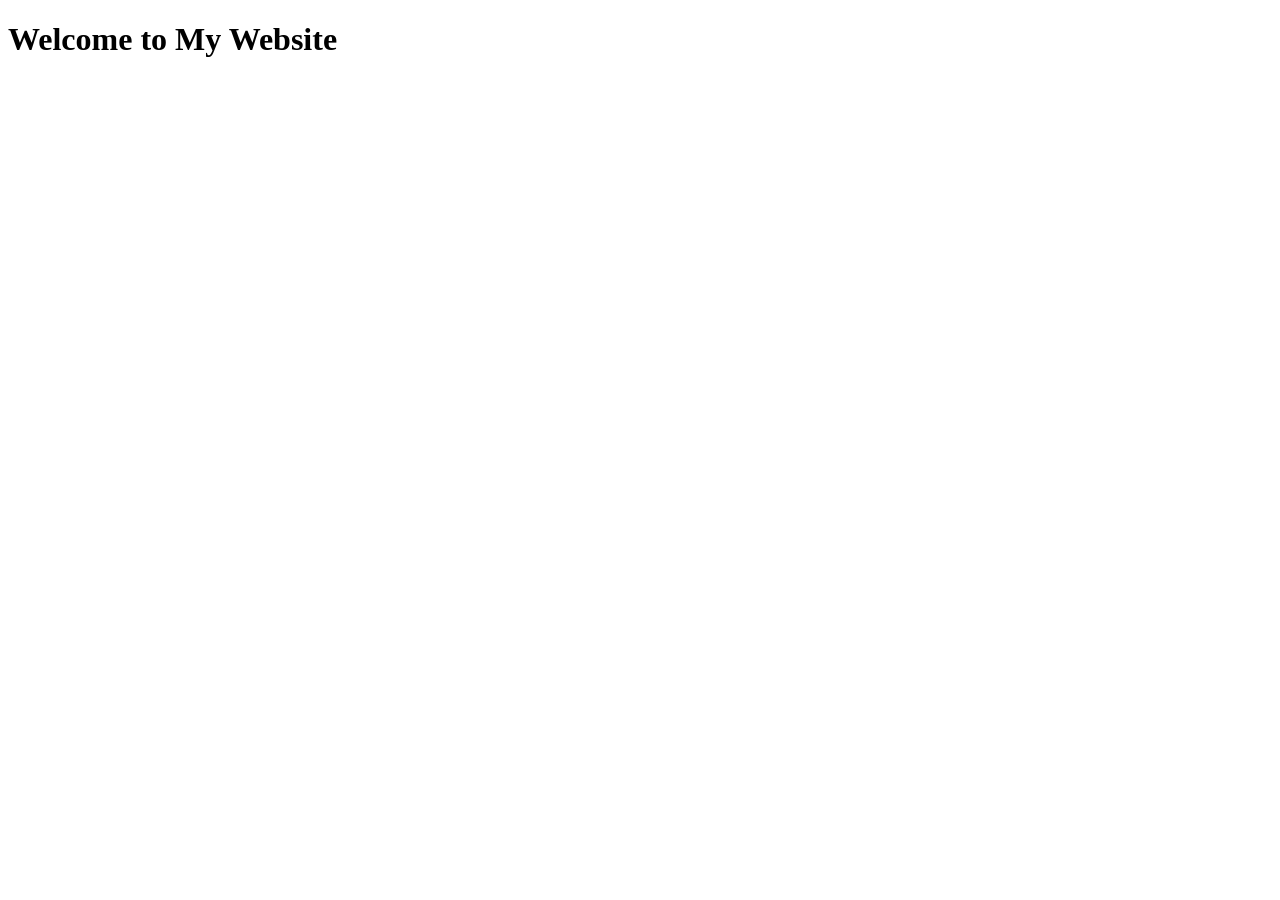
==== docs/index.html @ d72d0d75 "Create index.html" ====
<!DOCTYPE html>
<html lang="en">
  <head>
    <meta charset="UTF-8">
    <meta name="viewport" content="width=device-width, initial-scale=1.0">
    <meta http-equiv="X-UA-Compatible" content="ie=edge">
    <title>My Website</title>
    <link rel="stylesheet" href="./style.css">
    <link rel="icon" href="./favicon.ico" type="image/x-icon">
  </head>
  <body>
    <main>
        <h1>Welcome to My Website</h1>  
    </main>
    <script src="index.js"></script>
  </body>
</html>
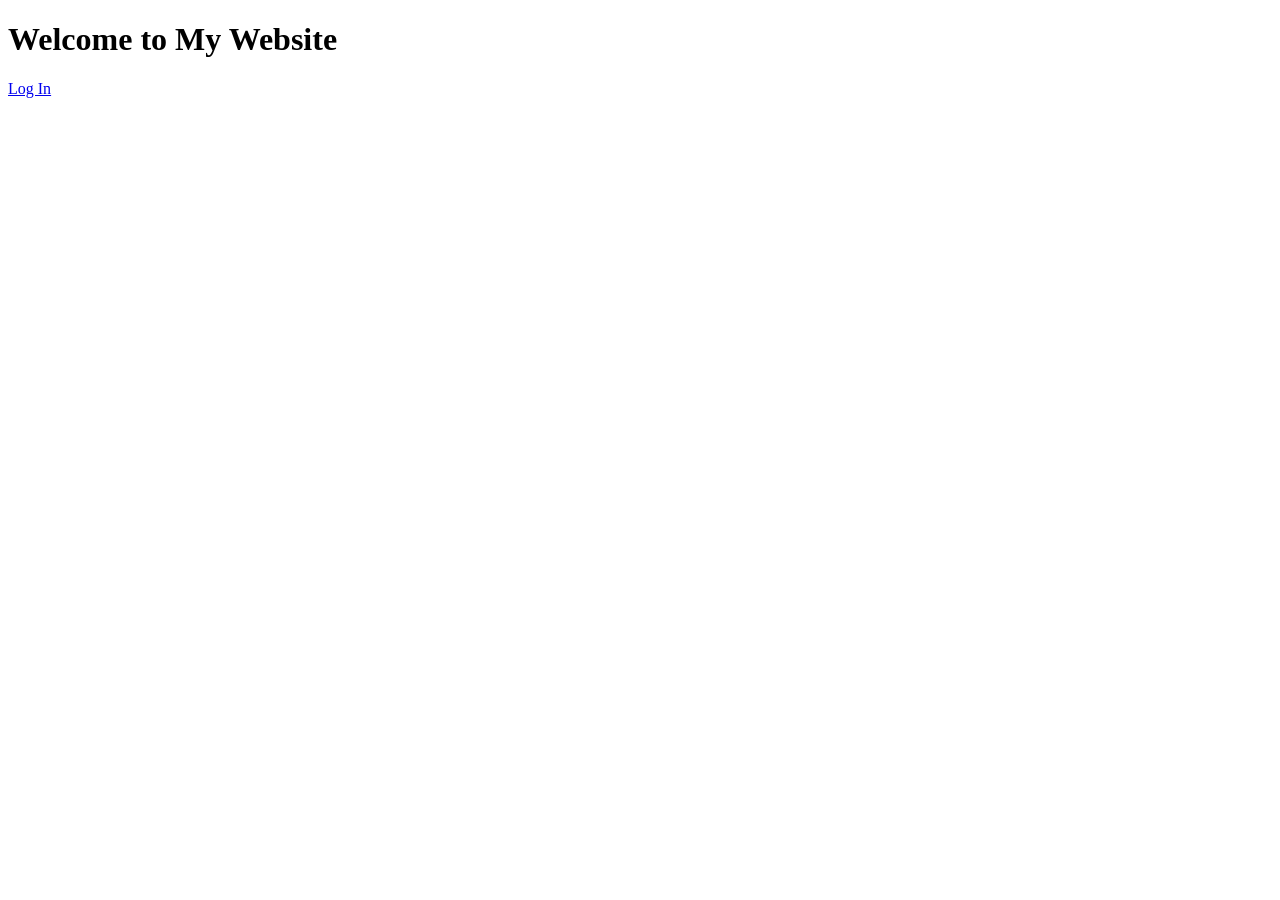
==== commit 199b619f: "Update index.html" ====
--- a/docs/index.html
+++ b/docs/index.html
@@ -11,6 +11,9 @@
   <body>
     <main>
         <h1>Welcome to My Website</h1>  
+        <div id="button">
+          <a href="login.html">Log In</a>
+        </div>
     </main>
     <script src="index.js"></script>
   </body>
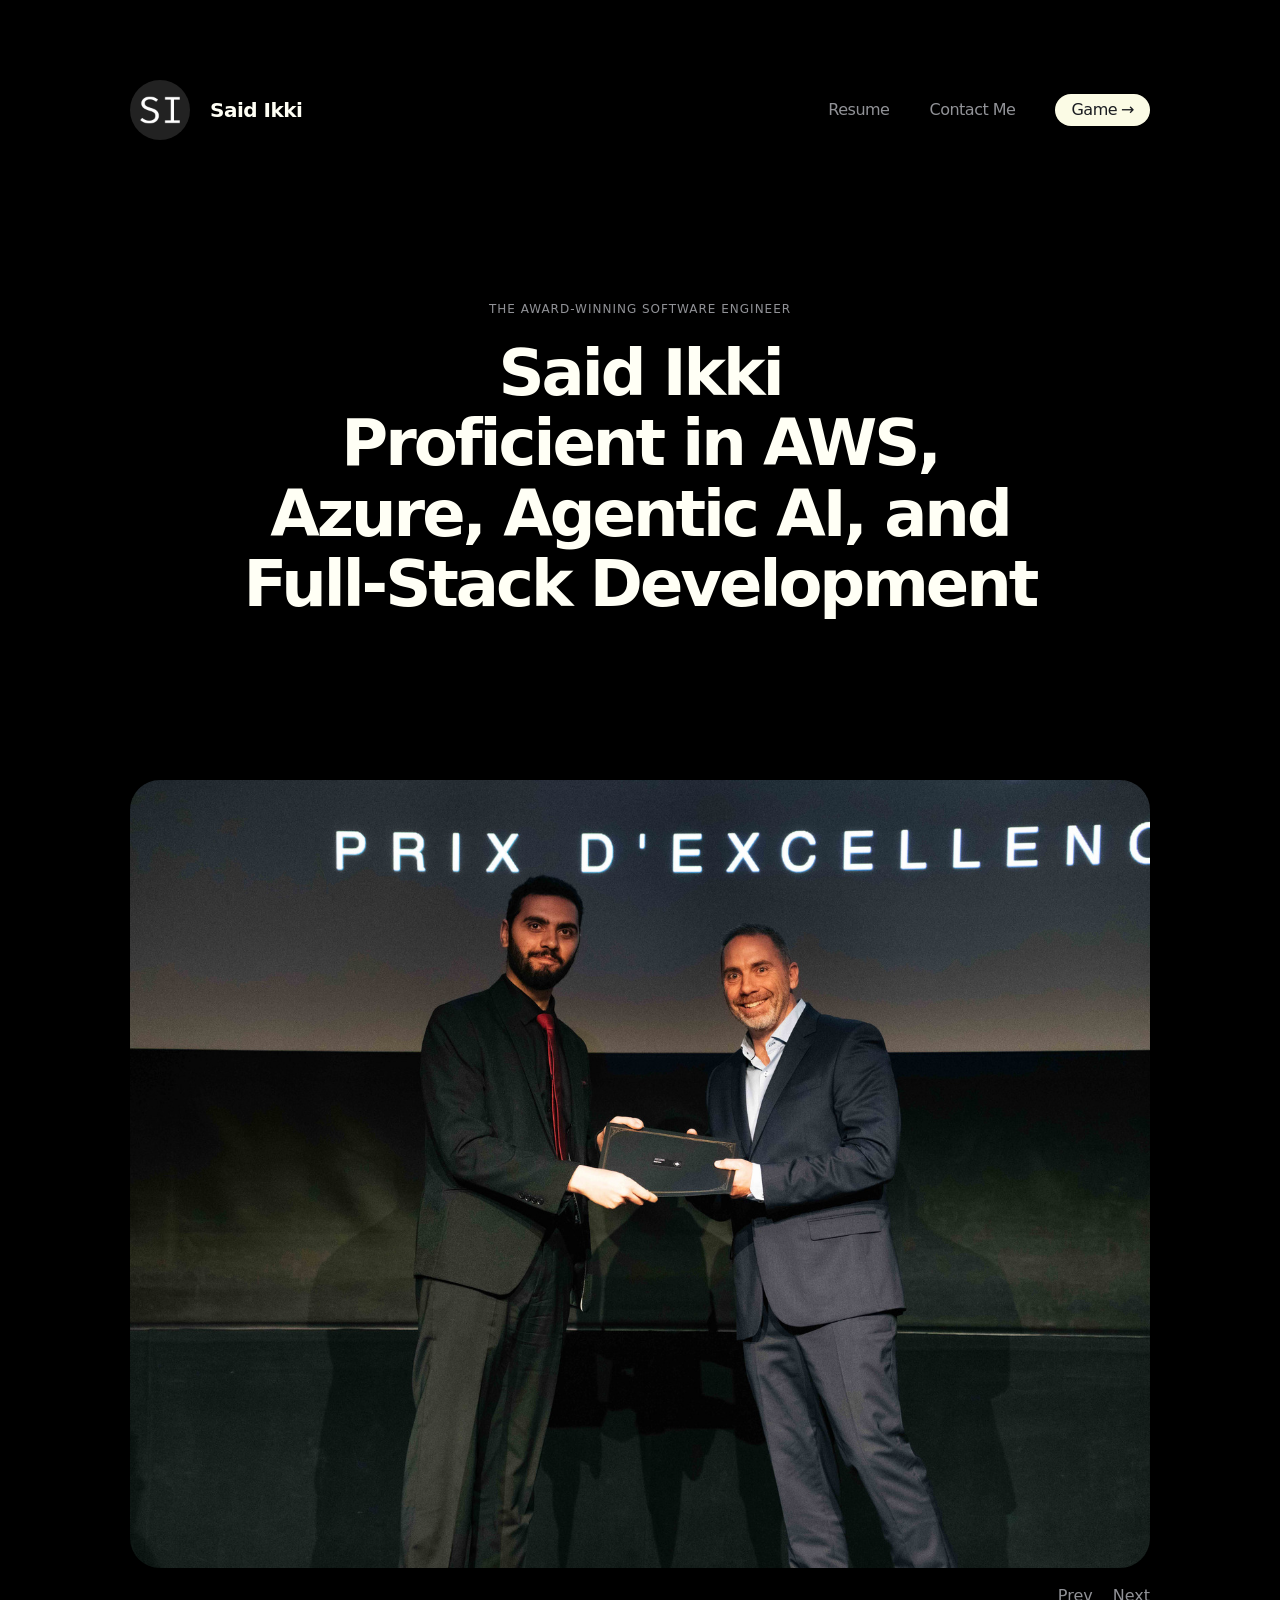
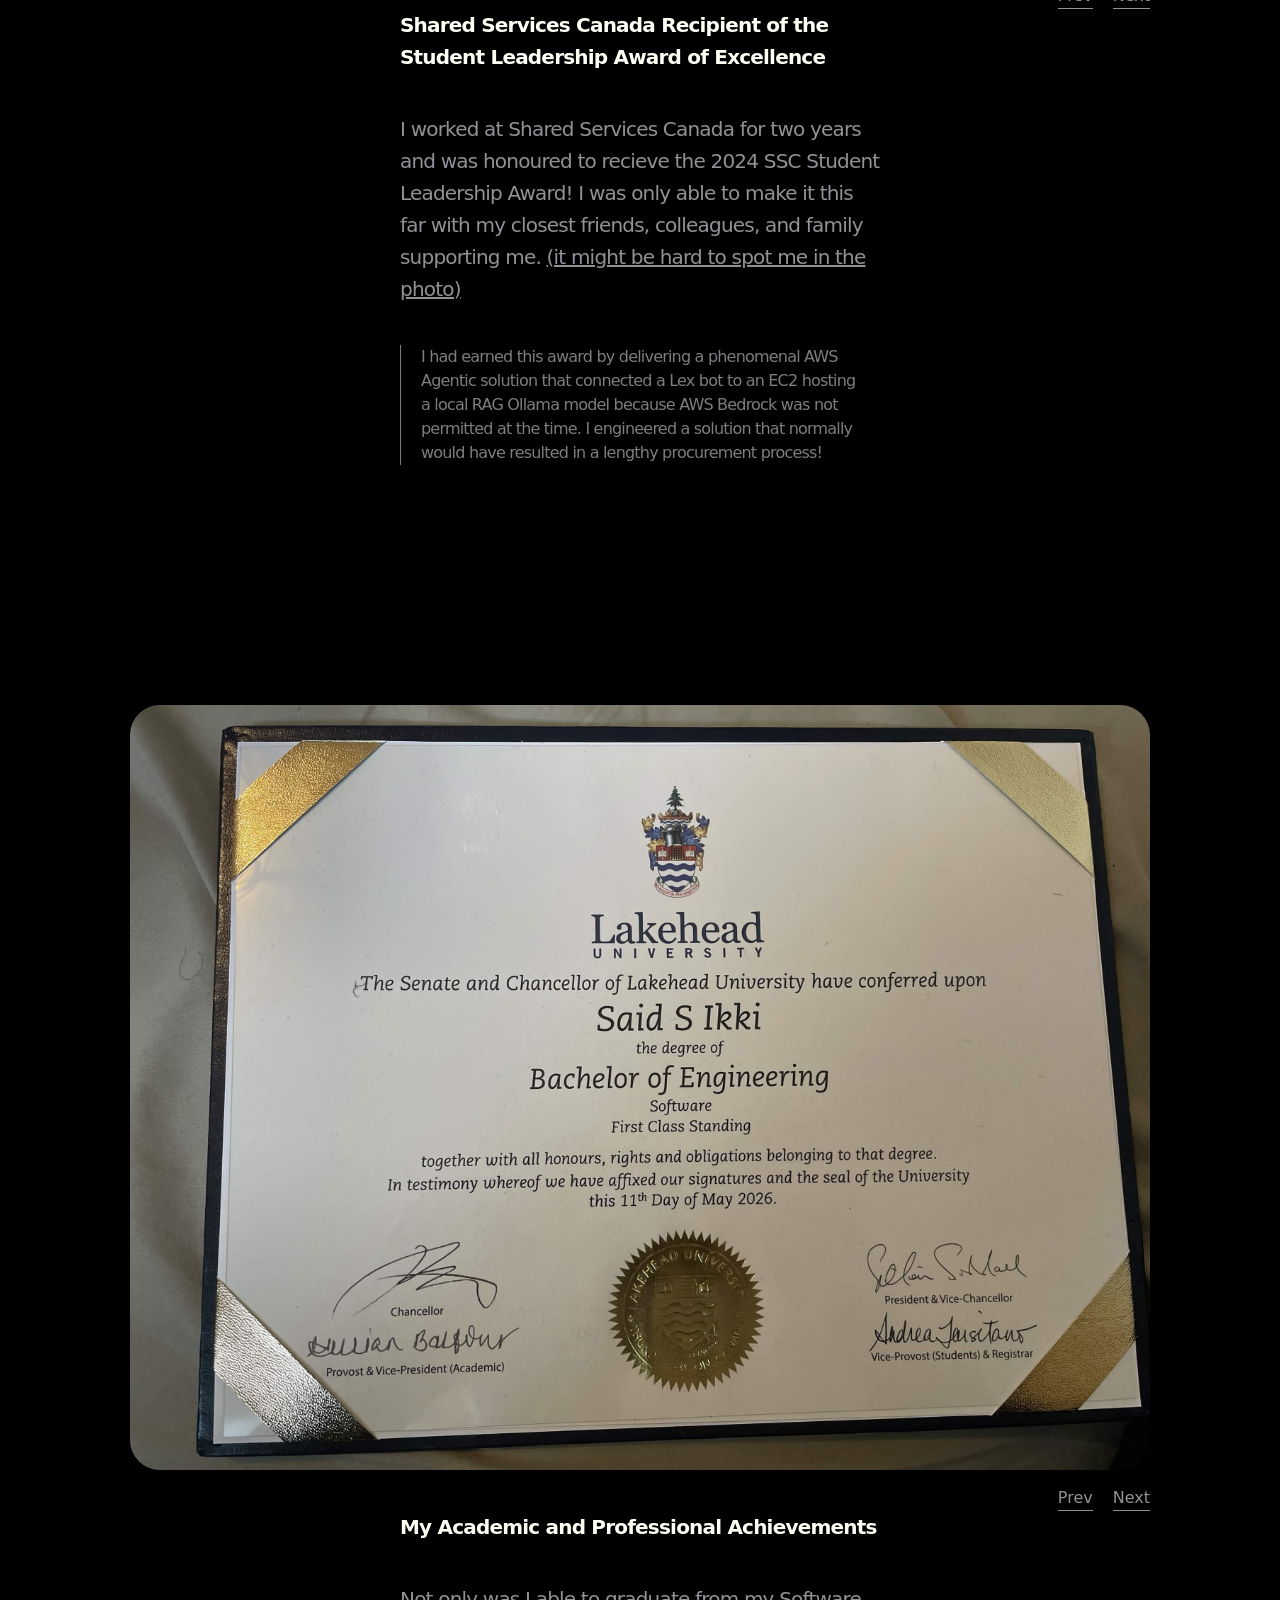
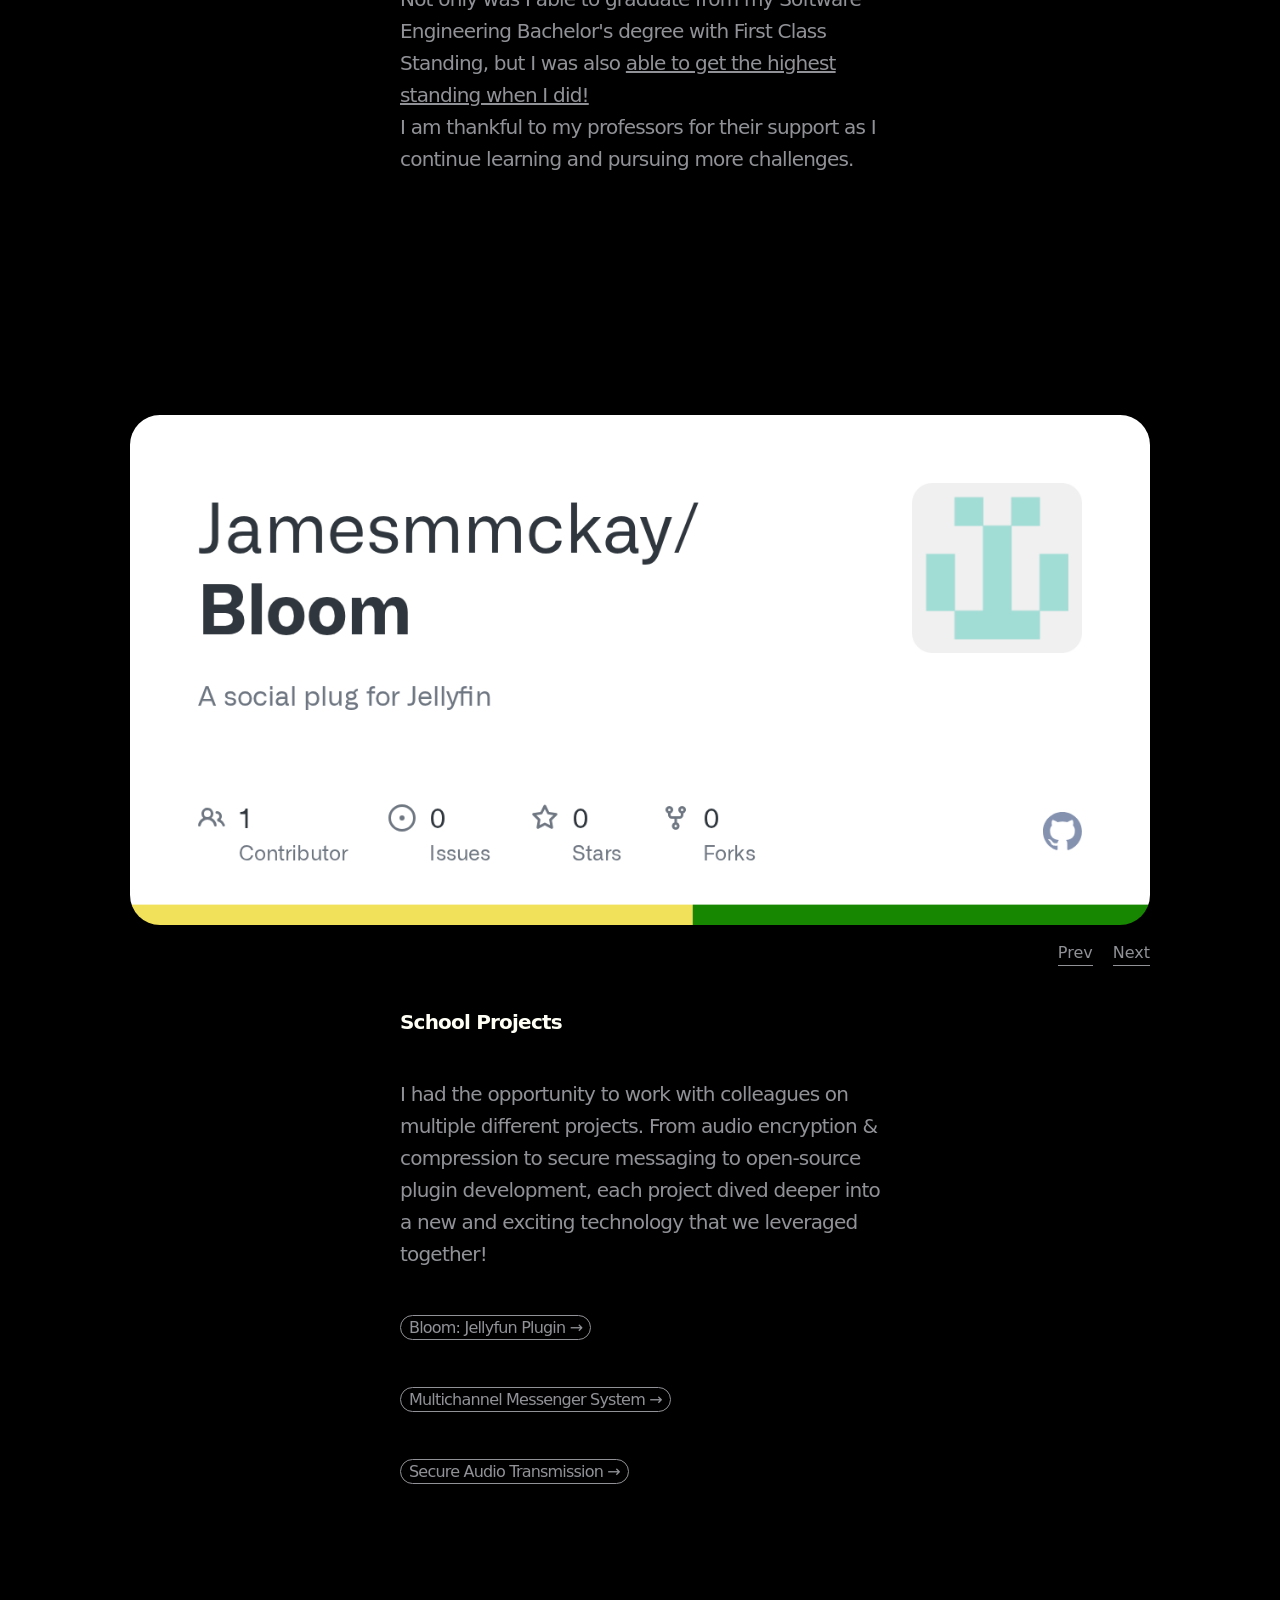
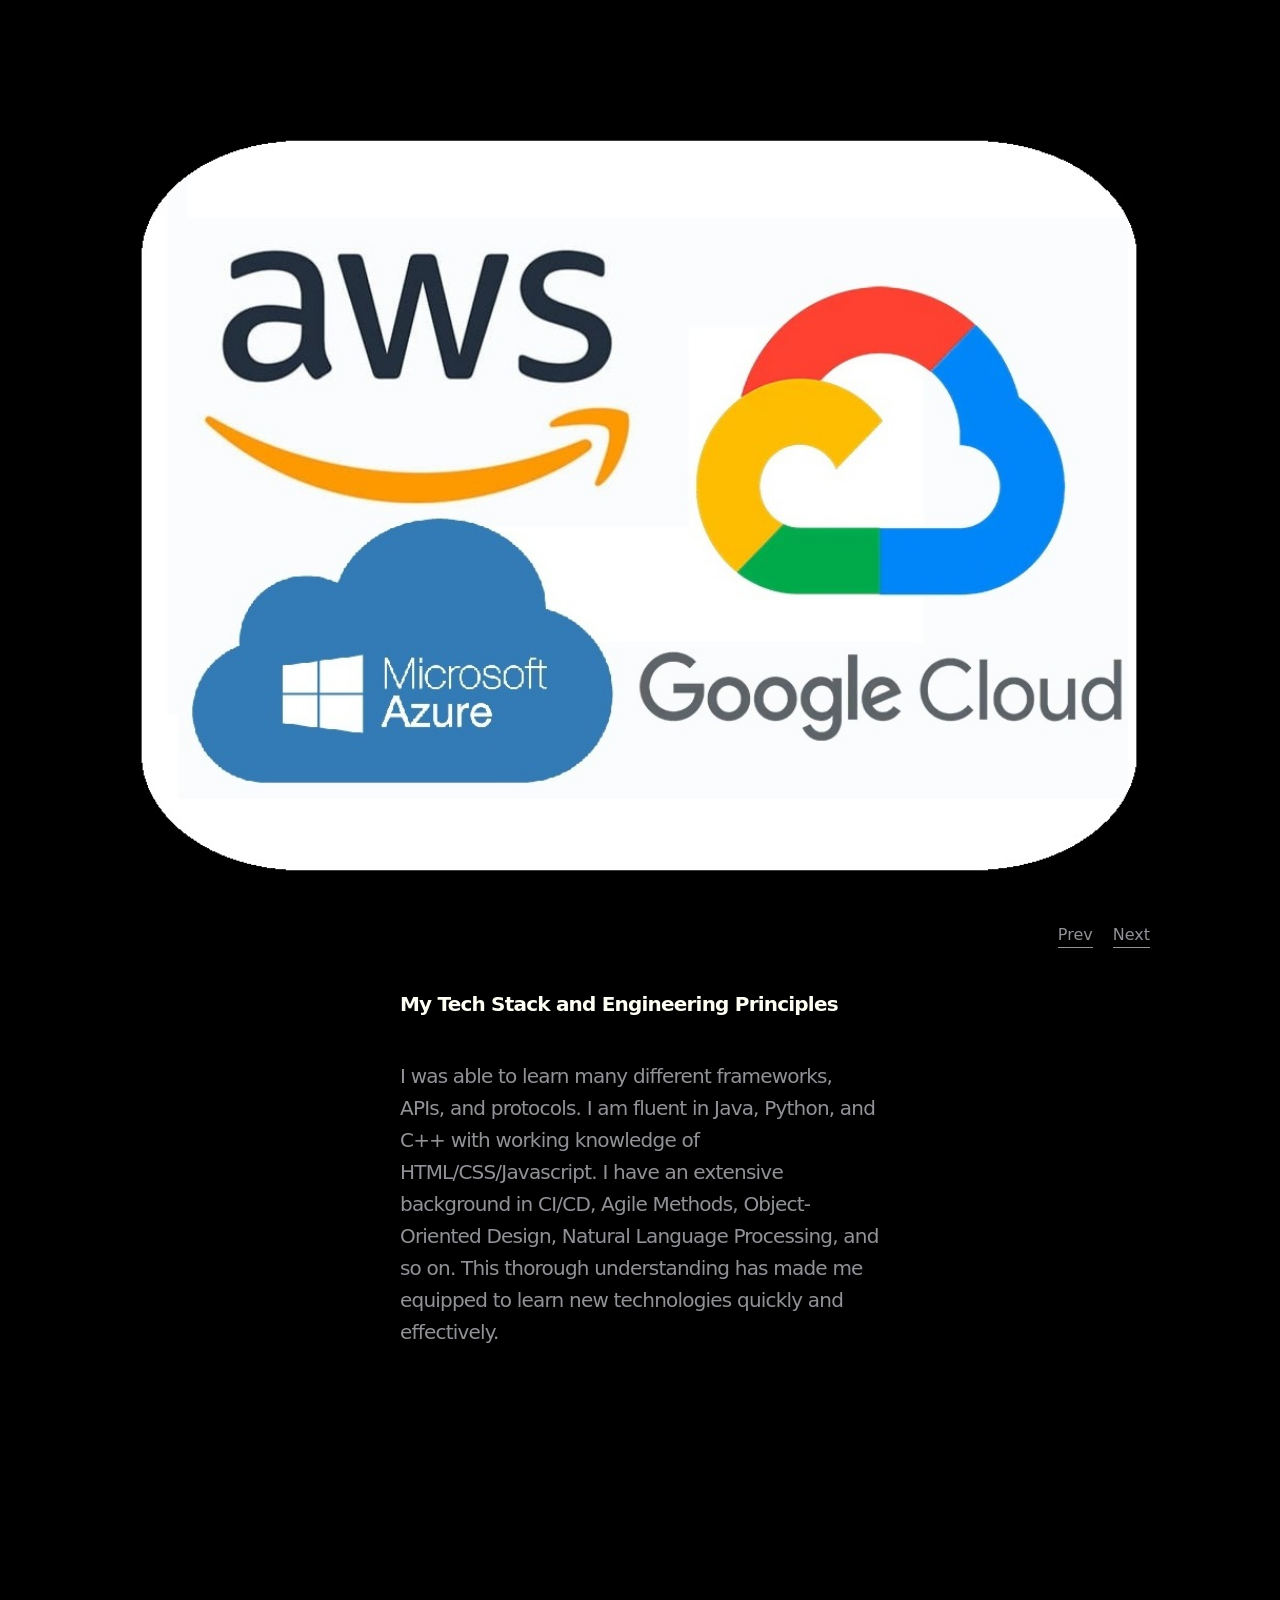
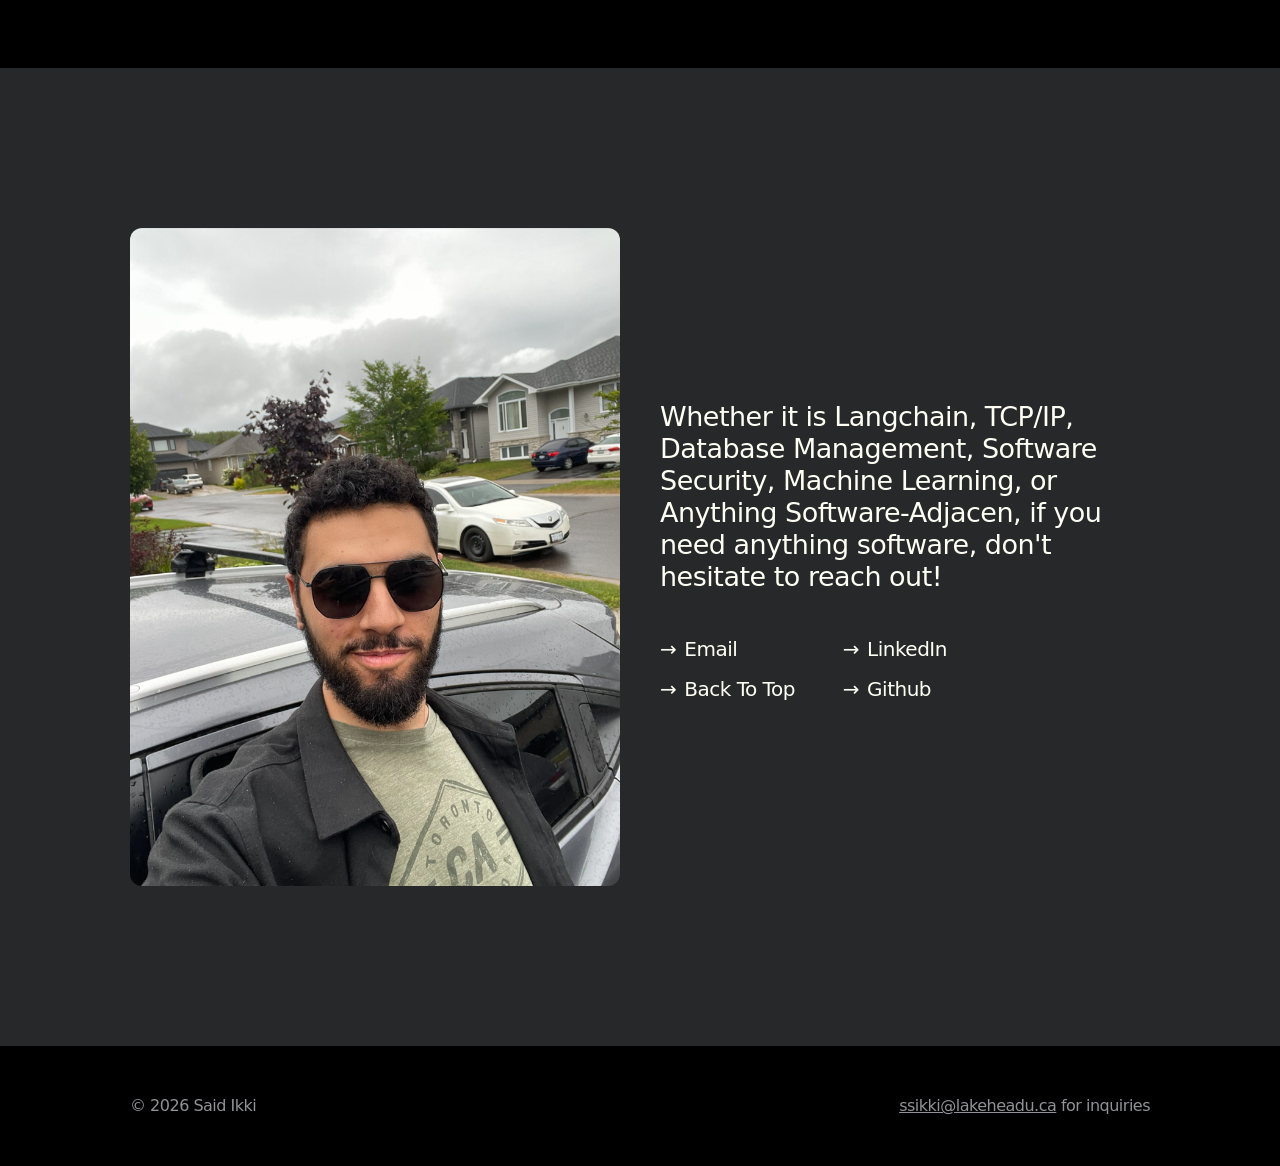
==== commit af33b506: "Update index.html" ====
--- a/docs/index.html
+++ b/docs/index.html
@@ -1,20 +1,201 @@
-<!DOCTYPE html>
+<!doctype html>
 <html lang="en">
-  <head>
-    <meta charset="UTF-8">
-    <meta name="viewport" content="width=device-width, initial-scale=1.0">
-    <meta http-equiv="X-UA-Compatible" content="ie=edge">
-    <title>My Website</title>
-    <link rel="stylesheet" href="./style.css">
-    <link rel="icon" href="./favicon.ico" type="image/x-icon">
-  </head>
-  <body>
-    <main>
-        <h1>Welcome to My Website</h1>  
-        <div id="button">
-          <a href="login.html">Log In</a>
+<head>
+<meta charset="utf-8" />
+<meta name="viewport" content="width=device-width, initial-scale=1" />
+
+<!-- SEO -->  
+<title>Said Ikki</title>
+<meta name="description" content="The best AI and Software Engineer in Canada" />
+
+<!-- Favicon  --> 
+<link rel="icon" href="./assets/img/global/favicon.ico" sizes="any" />
+<!----> 
+
+<!-- Socials -->
+<meta property="og:title" content="Said Ikki" />
+<meta property="og:description" content="Top-rated public service engineer and AI developer" />
+<meta property="og:type" content="website" />
+
+<!-- Styles + JS -->    
+<link rel="preload" href="./assets/css/styles.css?v=0.8" as="style" />
+<link rel="stylesheet" href="./assets/css/colors.css?v=0.8" /> 
+<link rel="stylesheet" href="./assets/css/styles.css?v=0.8" />  
+<script defer src="./assets/js/siema.min.js?v=0.8"></script>
+<script defer src="./assets/js/main.js?v=0.8"></script>
+
+</head>
+<body class="scheme-midnight">
+
+<header class="top">
+  <div class="top__left">
+    <img class="top__avatar" src="./assets/img/global/iconoclast.png" alt="Name" />
+    <span class="top__brand">Said Ikki</span>
+  </div>
+  <nav class="top__right">
+  	<div class="links">
+	    <a href="resume.html" class="top__link">Resume</a>
+    </div>
+    <div class="links">
+	    <a href="#about" class="top__link">Contact Me</a>
+    </div>
+    <a href="index.html" class="top__cta">Game <span class="arrow">→</span></a>
+  </nav>
+</header>
+<section class="hero">
+  <div class="boxed">
+    <span class="eyebrow">The Award-Winning Software Engineer</span>
+    <h1 class="overview">Said Ikki<br>Proficient in AWS, Azure, Agentic AI, and Full-Stack Development</h1>
+  </div>
+</section>
+
+<!-- Portfolio start -->
+<section> 
+  <div class="boxed">
+
+    <!-- Project start -->
+    <div class="slider-group">
+      <div class="siema-wrapper"> 
+        <div class="siema" data-slider="sphere-1">
+          <div><img src="./assets/img/portfolio/20250613-SSCAwardsofexcellence-D010.jpg" alt="My Time at SSC" /></div>
+          <div><img src="./assets/img/portfolio/20250613-SSC Awards Ceremony-D0075.jpg" alt="Slide alt text" /></div>
+          <!--<div><img src="./assets/img/portfolio/sphere-01c.jpg" alt="Slide alt text" /></div>       --> 
+        </div>   
+      </div>
+      <span class="slider-controls">
+        <button class="prev" aria-label="Previous slide">Prev</button>
+        <button class="next" aria-label="Next slide">Next</button> 
+      </span> 
+    </div>
+    <h2 class="slider-heading">Shared Services Canada Recipient of the Student Leadership Award of Excellence</h2>
+    <p>
+        <!---->
+        I worked at Shared Services Canada for two years and was honoured to recieve the 2024 SSC Student Leadership Award! 
+        I was only able to make it this far with my closest friends, colleagues, and family supporting me.
+        <a href="https://www.linkedin.com/posts/shared-services-canada_ssc-awards-of-excellence-activity-7340807066736836610-HwLm">(it might be hard to spot me in the photo)</a>
+    </p>
+   <blockquote>
+        <p>
+            I had earned this award by delivering a phenomenal AWS Agentic solution that connected a Lex bot to an 
+            EC2 hosting a local RAG Ollama model because AWS Bedrock was not permitted at the time. I engineered a solution 
+            that normally would have resulted in a lengthy procurement process!
+        </p>
+    </blockquote>      
+    <!--
+    <p><a href="https://onepagelove.com/sphere" class="cta-project" title="Visit custom link">Link →</a></p> 
+    -->
+    <hr />
+
+    <!-- Project start -->
+    <div class="slider-group">
+      <div class="siema-wrapper"> 
+        <div class="siema" data-slider="sphere-2">
+          <div><img src="./assets/img/portfolio/bachelors.jpg" alt="Slide alt text"   /></div>
+          <div><img src="./assets/img/portfolio/diploma.jpg" alt="Slide alt text"  /></div>
+          <div><img src="./assets/img/portfolio/award.jpg" alt="Slide alt text"  /></div>
+        </div>  
+      </div> 
+      <span class="slider-controls">
+        <button class="prev" aria-label="Previous slide">Prev</button>
+        <button class="next" aria-label="Next slide">Next</button> 
+      </span> 
+    </div>
+    <h2 class="slider-heading">My Academic and Professional Achievements</h2>   
+    <p>
+        Not only was I able to graduate from my Software Engineering Bachelor's degree with First Class Standing, but I was also
+        <a href="https://www.lakeheadu.ca/sites/default/files/uploads/1298/May%202026%20Medals%20for%20Website.pdf">
+            able to get the highest standing when I did!
+        </a>
+        <br>I am thankful to my professors for their support as I continue learning and pursuing more challenges.
+    </p>  
+    <!--   
+    <p><a href="https://onepagelove.com/sphere" class="cta-project" title="Visit custom link">Link →</a></p>
+    -->
+    <hr />
+
+    <!-- Project start -->
+    <div class="slider-group">
+      <div class="siema-wrapper"> 
+        <div class="siema" data-slider="sphere-2">
+          <div><img src="./assets/img/portfolio/Bloom.png" alt="Slide alt text"  /></div>
+          <div><img src="./assets/img/portfolio/IWantToRunAnAgileProject.png" alt="Slide alt text"   /></div>
+          <div><img src="./assets/img/portfolio/DataCommsProject.png" alt="Slide alt text"  /></div>
+        </div>  
+      </div> 
+      <span class="slider-controls">
+        <button class="prev" aria-label="Previous slide">Prev</button>
+        <button class="next" aria-label="Next slide">Next</button> 
+      </span> 
+    </div>
+    <h2>School Projects</h2>   
+    <p>
+        I had the opportunity to work with colleagues on multiple different projects.
+        From audio encryption & compression to secure messaging to open-source plugin development,
+        each project dived deeper into a new and exciting technology that we leveraged together!
+    </p>
+    <p><a href="https://github.com/Jamesmmckay/Bloom/tree/main" class="cta-project" title="Visit Plugin Project">Bloom: Jellyfun Plugin →</a></p>
+    <p><a href="https://github.com/Bmknezev/IWantToRunAnAgileProject" class="cta-project" title="Visit Agile Project">Multichannel Messenger System →</a></p>
+    <p><a href="https://github.com/Said-Ikki/DataCommsProject/tree/master" class="cta-project" title="Visit Secure TCP/IP Project">Secure Audio Transmission →</a></p>
+    <hr />
+
+    <!-- Project start -->
+    <div class="slider-group">
+      <div class="siema-wrapper"> 
+        <div class="siema" data-slider="sphere-4">
+          <div><img src="./assets/img/portfolio/cloud.jpg" alt="Slide alt text"   /></div>
+          <div><img src="./assets/img/portfolio/ai.jpg" alt="Slide alt text"  /></div>
+          <div><img src="./assets/img/portfolio/concepts.jpg" alt="Slide alt text"  /></div>
+        </div>  
+      </div> 
+      <span class="slider-controls">
+        <button class="prev" aria-label="Previous slide">Prev</button>
+        <button class="next" aria-label="Next slide">Next</button> 
+      </span> 
+    </div>
+    <h2>My Tech Stack and Engineering Principles</h2>
+    <p>
+        I was able to learn many different frameworks, APIs, and protocols.
+        I am fluent in Java, Python, and C++ with working knowledge of HTML/CSS/Javascript. 
+        I have an extensive background in CI/CD, Agile Methods, Object-Oriented Design, Natural Language Processing, and so on.
+        This thorough understanding has made me equipped to learn new technologies quickly and effectively.
+    </p> 
+    <!--
+    <p><a href="https://onepagelove.com/sphere" class="cta-project" title="Visit custom link">Link →</a></p>
+    -->
+    <hr />   
+
+  </div>
+</section>
+<!-- Portfolio end -->
+
+<section class="bg-alt"> 
+  <div class="bio-section">
+      <div class="bio-image" id="about">
+        <img src="./assets/img/global/selfie.png" alt="Photo of Said Ikki" />
+      </div>
+      <div class="bio-text">
+        <p>
+          Whether it is Langchain, TCP/IP, Database Management, Software Security, Machine Learning, or Anything Software-Adjacen, 
+          if you need anything software, don't hesitate to reach out!
+        </p>
+        <div class="bio-links">
+          <ul>      
+            <li><a id="email" onclick="copyToClipboard(this.id)">Email</a></li>
+            <li><a href="#top">Back To Top</a></li>              
+          </ul>
+          <ul>
+            <li><a href="https://www.linkedin.com/in/said-ikki-b28a9224b/">LinkedIn</a></li>
+            <li><a href="https://github.com/Said-Ikki">Github</a></li>
+          </ul>
         </div>
-    </main>
-    <script src="index.js"></script>
-  </body>
+      </div>
+    </div>
+</section>
+<footer class="site-footer">
+  <p class="footer-left">© 2026 Said Ikki</p>
+  <p class="footer-right">
+    <a href="ssikki@lakeheadu.ca">ssikki@lakeheadu.ca</a> for inquiries
+  </p>
+</footer>
+</body>
 </html>
--- a/docs/assets/css/styles.css
+++ b/docs/assets/css/styles.css
@@ -0,0 +1,590 @@
+@charset "UTF-8";
+/* ------------------------------------------------------------------------------- */
+/* Reset */
+/* ------------------------------------------------------------------------------- */
+*,
+*::before,
+*::after {
+  box-sizing: border-box;
+  margin: 0;
+  padding: 0;
+}
+
+html {
+  line-height: 1.5;
+  -webkit-text-size-adjust: 100%;
+  scroll-behavior: smooth;
+  color: #000;
+}
+
+body {
+  text-rendering: optimizeSpeed;
+  font-family: inherit;
+  font-size: 100%;
+  line-height: inherit;
+  min-height: 100vh;
+  -webkit-tap-highlight-color: rgba(0, 0, 0, 0);
+}
+
+#email {
+  cursor: pointer;
+  -webkit-transition-duration: 1.5s; /* Safari */
+  transition-duration: 1.5s;
+  border-radius: 20px;
+}
+
+#email:after {
+  content: "Copied!";
+  border-radius: 20px;
+  display: flex;
+  justify-content: space-between;
+  align-items: center;
+  background: #858585;
+  display: block;
+  position: absolute;
+  padding-top: 5%;
+  padding-bottom: 5%;
+  padding-left: 10%;
+  padding-right: 10%;
+  margin-left: 0px!important;
+  margin-top: -100%;
+  opacity: 0;
+  transition: all 1.5s
+}
+
+#email:active:after {
+  padding: 50;
+  margin: 10;
+  opacity: 1;
+  transition: 0s
+}
+
+img,
+picture,
+video,
+canvas,
+svg {
+  display: block;
+  max-width: 100%;
+  height: auto;
+}
+
+input,
+button,
+textarea,
+select {
+  font: inherit;
+  color: inherit;
+  background: none;
+  border: none;
+  outline: none;
+}
+
+ul,
+ol {
+  list-style: none;
+}
+
+a {
+  color: inherit;
+  text-decoration: none;
+}
+
+table {
+  border-collapse: collapse;
+  width: 100%;
+}
+
+body {
+  -webkit-font-smoothing: antialiased;
+  -moz-osx-font-smoothing: grayscale;
+  text-rendering: optimizeLegibility;
+}
+
+body {
+  font-family: "Inter", system-ui, -apple-system, BlinkMacSystemFont, "Segoe UI", sans-serif, "Apple Color Emoji", "Segoe UI Emoji";
+  line-height: 1.5;
+  letter-spacing: -0.5px;
+  font-style: normal;
+  font-weight: 400;
+}
+
+.bio-section, .site-footer, section, .top {
+  padding-top: 80px;
+  padding-bottom: 80px;
+}
+@media (max-width: 600px) {
+  .bio-section, .site-footer, section, .top {
+    padding-top: 40px;
+    padding-bottom: 40px;
+  }
+}
+
+.bio-section, .site-footer, div.boxed, .eyebrow, .top {
+  width: 100%;
+  max-width: 1020px;
+  margin-left: auto;
+  margin-right: auto;
+}
+@media (max-width: 1100px) {
+  .bio-section, .site-footer, div.boxed, .eyebrow, .top {
+    width: calc(100% - 80px);
+  }
+}
+.overview {
+  width: 100%;
+  max-width: 800px;
+  margin-left: auto;
+  margin-right: auto;
+}
+
+.testimonial, div.boxed blockquote, div.boxed p,
+div.boxed h2 {
+  width: 100%;
+  max-width: 480px;
+  margin-left: auto;
+  margin-right: auto;
+}
+
+/* ------------------------------------------------------------------------------- */
+/* Global styles */
+/* ------------------------------------------------------------------------------- */
+html {
+  font-size: 16px;
+  scroll-behavior: smooth;
+  box-sizing: border-box;
+}
+@media (max-width: 600px) {
+  html {
+    font-size: 14px;
+  }
+}
+
+body {
+  padding: 0;
+  margin: 0;
+  -webkit-tap-highlight-color: rgba(0, 0, 0, 0);
+}
+
+*, *::before, *::after {
+  box-sizing: inherit;
+}
+
+img {
+  max-width: 100%;
+  height: auto;
+  border-radius: 12px;
+}
+
+a img {
+  vertical-align: top;
+}
+
+p {
+  margin: 0 0 10px 0;
+}
+
+li {
+  list-style: none;
+}
+
+*:focus {
+  outline: 2px solid transparent;
+  outline-offset: 2px;
+}
+
+hr {
+  border: none;
+  height: 1px;
+  display: block;
+  margin: 40px 0;
+  border-bottom: 2px dotted;
+}
+
+b, strong {
+  font-style: normal;
+  font-weight: 600;
+}
+
+del {
+  text-decoration: line-through;
+}
+
+blockquote {
+  margin: 40px 0 40px 0;
+  padding: 0 20px 0 20px;
+  border-left: 1px solid;
+}
+blockquote a {
+  text-decoration: underline;
+}
+
+i, em {
+  font-style: italic;
+}
+
+pre code {
+  display: block;
+  padding: 20px;
+  overflow: hidden;
+  margin-bottom: 20px;
+}
+
+textarea,
+input,
+button,
+select {
+  border-radius: 0;
+  appearance: none;
+  -webkit-appearance: none;
+  -moz-appearance: none;
+}
+
+/* ------------------------------------------------------------------------------- */
+/* Header (logo + nav) */
+/* ------------------------------------------------------------------------------- */
+.top {
+  display: flex;
+  justify-content: space-between;
+  align-items: center;
+}
+.top__left {
+  display: flex;
+  align-items: center;
+  gap: 20px;
+}
+.top__avatar {
+  width: 60px;
+  height: 60px;
+  border-radius: 50%;
+  object-fit: cover;
+}
+@media (max-width: 600px) {
+  .top__avatar {
+    width: 40px;
+    height: 40px;
+  }
+}
+.top__brand {
+  font-size: 1.25rem;
+  font-weight: bold;
+}
+.top__right {
+  display: flex;
+  align-items: center;
+  gap: 40px;
+}
+@media (max-width: 600px) {
+  .top__right {
+    gap: 20px;
+  }
+}
+.top .links {
+  display: flex;
+  align-items: center;
+  gap: 40px;
+}
+.top__link {
+  font-size: 1rem;
+  text-decoration: none;
+  transition: color 0.2s ease-in, border-color 0.2s ease-in;
+}
+.top__link:hover {
+  transition: color 0.1s ease-out, border-color 0.1s ease-out;
+}
+.top__cta {
+  padding: 4px 16px;
+  border-radius: 999px;
+  font-size: 1rem;
+  text-decoration: none;
+  display: inline-flex;
+  transition: color 0.3s;
+}
+.top__cta .arrow {
+  display: inline-block;
+  transition: transform 0.3s ease;
+  margin-left: 0.25em;
+}
+.top__cta:hover .arrow {
+  transform: translateX(3px);
+}
+
+/* ------------------------------------------------------------------------------- */
+/* Intros with big type */
+/* ------------------------------------------------------------------------------- */
+.eyebrow {
+  display: block;
+  margin-bottom: 20px;
+  text-transform: uppercase;
+  font-size: 12px;
+  letter-spacing: 1px;
+  text-align: center;
+}
+@media (max-width: 600px) {
+  .eyebrow {
+    text-align: left;
+    margin-left: 0;
+  }
+}
+
+.overview {
+  font-size: 4rem;
+  letter-spacing: -0.1875rem;
+  line-height: 4.4rem;
+  text-align: center;
+}
+@media (max-width: 600px) {
+  .overview {
+    text-align: left;
+    font-size: 3.2rem;
+    letter-spacing: -0.0375rem;
+    line-height: 3.52rem;
+  }
+}
+
+/* ------------------------------------------------------------------------------- */
+/* Page sections */
+/* ------------------------------------------------------------------------------- */
+section {
+  width: 100%;
+  margin: 0;
+}
+section p {
+  margin-bottom: 40px;
+}
+section p a {
+  text-decoration: underline;
+}
+section hr {
+  border: none;
+  height: 160px;
+}
+@media (max-width: 600px) {
+  section hr {
+    height: 80px;
+  }
+}
+
+div.boxed img {
+  width: 100%;
+  max-width: 1020px;
+  border-radius: 12px;
+}
+div.boxed p,
+div.boxed h2 {
+  font-size: 1.25rem;
+  letter-spacing: -0.05rem;
+  line-height: 2rem;
+}
+div.boxed h2 {
+  margin-top: 40px;
+  margin-bottom: 40px;
+}
+div.boxed blockquote {
+  font-size: 1rem;
+  line-height: 1.5rem;
+}
+div.boxed blockquote p {
+  font-size: 1rem;
+  line-height: 1.5rem;
+}
+div.boxed p a {
+  transition: color 0.2s ease-in, border-color 0.2s ease-in;
+}
+div.boxed p a:hover {
+  transition: color 0.1s ease-out, border-color 0.1s ease-out;
+}
+
+/* ------------------------------------------------------------------------------- */
+/* Footers */
+/* ------------------------------------------------------------------------------- */
+.site-footer {
+  display: flex;
+  justify-content: space-between;
+  align-items: center;
+  padding: 40px 0;
+  font-size: 1rem;
+  flex-wrap: wrap;
+}
+
+#resume {
+  display: flex;
+  justify-content: center;
+  align-items: center;
+}
+
+.site-footer a {
+  text-decoration: underline;
+}
+
+.site-footer a:hover {
+  text-decoration: underline;
+}
+
+.footer-left,
+.footer-right {
+  margin: 0.5rem 0;
+}
+
+/* ------------------------------------------------------------------------------- */
+/* Portfolios */
+/* ------------------------------------------------------------------------------- */
+.siema-wrapper {
+  border-radius: 30px;
+  overflow: hidden;
+  line-height: 0;
+}
+
+.siema {
+  margin: 0;
+  display: flex;
+}
+.siema > div {
+  flex-shrink: 0;
+  width: 100%;
+  display: flex;
+  align-items: flex-start;
+}
+.siema img {
+  display: block;
+  vertical-align: top;
+  width: 100%;
+  height: auto;
+  margin: 0;
+  border-radius: 0 !important;
+}
+
+.slider-controls {
+  font-size: 1rem;
+  letter-spacing: -0.1rem;
+  line-height: 1.5rem;
+  display: flex;
+  justify-content: flex-end;
+  gap: 20px;
+  margin-top: 16px;
+}
+.slider-controls button {
+  cursor: pointer;
+  border-bottom: 1px solid;
+}
+
+div.boxed .slider-heading {
+  margin-top: 0;
+}
+
+a.cta-project {
+  font-size: 1rem;
+  line-height: 1rem;
+  text-decoration: none;
+  border: 1px solid;
+  border-radius: 999px;
+  padding: 2px 8px;
+  transition: color 0.2s ease-in, border-color 0.2s ease-in;
+}
+a.cta-project:hover {
+  transition: color 0.1s ease-out, border-color 0.1s ease-out;
+}
+
+/* ------------------------------------------------------------------------------- */
+/* Testimonials */
+/* ------------------------------------------------------------------------------- */
+.testimonial {
+  border-radius: 12px;
+  padding: 80px 40px;
+  text-align: center;
+  margin-bottom: 40px;
+}
+.testimonial blockquote {
+  border-left: none;
+  font-family: "Inter", system-ui, -apple-system, BlinkMacSystemFont, "Segoe UI", sans-serif, "Apple Color Emoji", "Segoe UI Emoji";
+  font-size: 1rem;
+  line-height: 2rem;
+  margin: 0 0 2rem;
+  font-style: normal;
+  quotes: "“" "”" "‘" "’";
+}
+.testimonial blockquote p {
+  font-size: 1rem;
+  line-height: 1.5rem;
+}
+.testimonial blockquote p::before {
+  content: open-quote;
+}
+.testimonial blockquote p::after {
+  content: close-quote;
+}
+.testimonial figcaption {
+  font-size: 1rem;
+}
+.testimonial figcaption strong {
+  font-weight: normal;
+}
+/* ------------------------------------------------------------------------------- */
+/* Bios, Info, About section */
+/* ------------------------------------------------------------------------------- */
+.bio-section {
+  display: flex;
+  align-items: center;
+  justify-content: center;
+  gap: 40px;
+  flex-wrap: wrap;
+}
+
+.bio-image {
+  width: 100%;
+}
+@media (min-width: 1100px) {
+  .bio-image {
+    width: 48%;
+  }
+}
+.bio-image img {
+  width: 100%;
+  border-radius: 12px;
+}
+
+.bio-text {
+  width: 100%;
+  font-size: 1.6875rem;
+  line-height: 2rem;
+}
+@media (min-width: 1100px) {
+  .bio-text {
+    width: 48%;
+  }
+}
+
+.highlight {
+  text-decoration: underline;
+}
+
+.bio-links {
+  display: flex;
+  gap: 3rem;
+  font-size: 1.25rem;
+  line-height: 2rem;
+  flex-wrap: wrap;
+}
+.bio-links ul {
+  list-style: none;
+  padding: 0;
+}
+.bio-links ul li {
+  margin-bottom: 8px;
+}
+.bio-links a {
+  text-decoration: none;
+  position: relative;
+}
+.bio-links a::before {
+  content: "→";
+  margin-right: 0.5rem;
+  display: inline-block;
+  transition: transform 0.3s ease;
+}
+.bio-links a:hover {
+  text-decoration: none;
+}
+.bio-links a:hover::before {
+  transform: translateX(3px);
+}
--- a/docs/assets/css/colors.css
+++ b/docs/assets/css/colors.css
@@ -0,0 +1,90 @@
+body.scheme-midnight{
+    background-color:#000000;color:#fffff5}
+body.scheme-midnight ::selection{
+        background:#fffff5;color:#1a1c20;text-shadow:none}
+    body.scheme-midnight section.bg-alt,body.scheme-midnight .testimonial
+        {background-color:#27282a}
+        
+        body.scheme-midnight a.cta-project:hover{border-color:#fffff5}
+        
+        body.scheme-midnight blockquote,body.scheme-midnight hr,body.scheme-midnight .slider-controls button,body.scheme-midnight a.cta-project
+        {border-color:#919297}
+        
+        body.scheme-midnight blockquote{border-color:#7b7d80}
+        
+        body.scheme-midnight .top__brand,body.scheme-midnight div.boxed p a:hover,body.scheme-midnight .testimonial figcaption strong,body.scheme-midnight .top__link:hover,body.scheme-midnight .bio-text p,body.scheme-midnight .bio-links a,body.scheme-midnight a.cta-project:hover{color:#fffff5}
+        
+        body.scheme-midnight .links a,body.scheme-midnight .eyebrow,body.scheme-midnight p,body.scheme-midnight pre code,body.scheme-midnight del,body.scheme-midnight .slider-controls,body.scheme-midnight .testimonial,body.scheme-midnight .testimonial p,body.scheme-midnight .site-footer,body.scheme-midnight .site-footer a,body.scheme-midnight a.cta-project{color:#919297}
+        
+        body.scheme-midnight .testimonial figcaption,body.scheme-midnight blockquote,body.scheme-midnight blockquote p,body.scheme-midnight blockquote a{color:#7b7d80}
+        
+        body.scheme-midnight .top__cta{background-color:#fbfbe5;color:#1a1c20}
+        
+        body.scheme-midnight .top__cta a{color:#1a1c20}
+        
+        body.scheme-daylight{background-color:#fffff5;color:#1a1c20}
+        
+        body.scheme-daylight ::selection{background:#1a1c20;color:#fffff5;text-shadow:none}
+        
+        body.scheme-daylight section.bg-alt,body.scheme-daylight .testimonial{background-color:#fbfbe5}
+        
+        body.scheme-daylight a.cta-project:hover{border-color:#1a1c20}
+        
+        body.scheme-daylight blockquote,body.scheme-daylight hr,body.scheme-daylight .slider-controls button,body.scheme-daylight a.cta-project{border-color:#919297}
+        
+        body.scheme-daylight blockquote{border-color:#7b7d80}
+        
+        body.scheme-daylight .top__brand,body.scheme-daylight div.boxed p a:hover,body.scheme-daylight .testimonial figcaption strong,body.scheme-daylight .top__link:hover,body.scheme-daylight .bio-text p,body.scheme-daylight .bio-links a,body.scheme-daylight a.cta-project:hover{color:#1a1c20}
+        
+        body.scheme-daylight .links a,body.scheme-daylight .eyebrow,body.scheme-daylight p,body.scheme-daylight pre code,body.scheme-daylight del,body.scheme-daylight .slider-controls,body.scheme-daylight .testimonial,body.scheme-daylight .testimonial p,body.scheme-daylight .site-footer,body.scheme-daylight .site-footer a,body.scheme-daylight a.cta-project{color:#919297}
+        
+        body.scheme-daylight .testimonial figcaption,body.scheme-daylight blockquote,body.scheme-daylight blockquote p,body.scheme-daylight blockquote a{color:#7b7d80}
+        
+        body.scheme-daylight .top__cta{background-color:#27282a;color:#fffff5}
+        
+        body.scheme-daylight .top__cta a{color:#fffff5}
+        
+        body.scheme-ocean{background-color:#0b1a37;color:#fffff5}
+        
+
+        body.scheme-ocean ::selection{background:#fffff5;color:#0b1a37;text-shadow:none}
+        
+        body.scheme-ocean section.bg-alt,body.scheme-ocean .testimonial{background-color:#13264b}
+        
+        body.scheme-ocean a.cta-project:hover{border-color:#fffff5}
+        
+        body.scheme-ocean blockquote,body.scheme-ocean hr,body.scheme-ocean .slider-controls button,body.scheme-ocean a.cta-project{border-color:#949aa8}
+        
+        body.scheme-ocean blockquote{border-color:#818eac}
+        
+        body.scheme-ocean .top__brand,body.scheme-ocean div.boxed p a:hover,body.scheme-ocean .testimonial figcaption strong,body.scheme-ocean .top__link:hover,body.scheme-ocean .bio-text p,body.scheme-ocean .bio-links a,body.scheme-ocean a.cta-project:hover{color:#fffff5}
+        
+        body.scheme-ocean .links a,body.scheme-ocean .eyebrow,body.scheme-ocean p,body.scheme-ocean pre code,body.scheme-ocean del,body.scheme-ocean .slider-controls,body.scheme-ocean .testimonial,body.scheme-ocean .testimonial p,body.scheme-ocean .site-footer,body.scheme-ocean .site-footer a,body.scheme-ocean a.cta-project{color:#949aa8}
+        
+        body.scheme-ocean .testimonial figcaption,body.scheme-ocean blockquote,body.scheme-ocean blockquote p,body.scheme-ocean blockquote a{color:#818eac}
+        
+        body.scheme-ocean .top__cta{background-color:#fbfbe5;color:#0b1a37}
+        
+        body.scheme-ocean .top__cta a{color:#0b1a37}
+        
+        body.scheme-forest{background-color:#194f27;color:#fffff5}
+        
+        body.scheme-forest ::selection{background:#fffff5;color:#194f27;text-shadow:none}
+        
+        body.scheme-forest section.bg-alt,body.scheme-forest .testimonial{background-color:#1e572d}
+        
+        body.scheme-forest a.cta-project:hover{border-color:#fffff5}
+        
+        body.scheme-forest blockquote,body.scheme-forest hr,body.scheme-forest .slider-controls button,body.scheme-forest a.cta-project{border-color:#a2ad8c}
+        
+        body.scheme-forest blockquote{border-color:#829263}
+        
+        body.scheme-forest .top__brand,body.scheme-forest div.boxed p a:hover,body.scheme-forest .testimonial figcaption strong,body.scheme-forest .top__link:hover,body.scheme-forest .bio-text p,body.scheme-forest .bio-links a,body.scheme-forest a.cta-project:hover{color:#fffff5}
+        
+        body.scheme-forest .links a,body.scheme-forest .eyebrow,body.scheme-forest p,body.scheme-forest pre code,body.scheme-forest del,body.scheme-forest .slider-controls,body.scheme-forest .testimonial,body.scheme-forest .testimonial p,body.scheme-forest .site-footer,body.scheme-forest .site-footer a,body.scheme-forest a.cta-project{color:#a2ad8c}
+        
+        body.scheme-forest .testimonial figcaption,body.scheme-forest blockquote,body.scheme-forest blockquote p,body.scheme-forest blockquote a{color:#829263}
+        
+        body.scheme-forest .top__cta{background-color:#fbfbe5;color:#194f27}
+        
+        body.scheme-forest .top__cta a{color:#194f27}
--- a/docs/assets/css/styles.css
+++ b/docs/assets/css/styles.css
@@ -0,0 +1,590 @@
+@charset "UTF-8";
+/* ------------------------------------------------------------------------------- */
+/* Reset */
+/* ------------------------------------------------------------------------------- */
+*,
+*::before,
+*::after {
+  box-sizing: border-box;
+  margin: 0;
+  padding: 0;
+}
+
+html {
+  line-height: 1.5;
+  -webkit-text-size-adjust: 100%;
+  scroll-behavior: smooth;
+  color: #000;
+}
+
+body {
+  text-rendering: optimizeSpeed;
+  font-family: inherit;
+  font-size: 100%;
+  line-height: inherit;
+  min-height: 100vh;
+  -webkit-tap-highlight-color: rgba(0, 0, 0, 0);
+}
+
+#email {
+  cursor: pointer;
+  -webkit-transition-duration: 1.5s; /* Safari */
+  transition-duration: 1.5s;
+  border-radius: 20px;
+}
+
+#email:after {
+  content: "Copied!";
+  border-radius: 20px;
+  display: flex;
+  justify-content: space-between;
+  align-items: center;
+  background: #858585;
+  display: block;
+  position: absolute;
+  padding-top: 5%;
+  padding-bottom: 5%;
+  padding-left: 10%;
+  padding-right: 10%;
+  margin-left: 0px!important;
+  margin-top: -100%;
+  opacity: 0;
+  transition: all 1.5s
+}
+
+#email:active:after {
+  padding: 50;
+  margin: 10;
+  opacity: 1;
+  transition: 0s
+}
+
+img,
+picture,
+video,
+canvas,
+svg {
+  display: block;
+  max-width: 100%;
+  height: auto;
+}
+
+input,
+button,
+textarea,
+select {
+  font: inherit;
+  color: inherit;
+  background: none;
+  border: none;
+  outline: none;
+}
+
+ul,
+ol {
+  list-style: none;
+}
+
+a {
+  color: inherit;
+  text-decoration: none;
+}
+
+table {
+  border-collapse: collapse;
+  width: 100%;
+}
+
+body {
+  -webkit-font-smoothing: antialiased;
+  -moz-osx-font-smoothing: grayscale;
+  text-rendering: optimizeLegibility;
+}
+
+body {
+  font-family: "Inter", system-ui, -apple-system, BlinkMacSystemFont, "Segoe UI", sans-serif, "Apple Color Emoji", "Segoe UI Emoji";
+  line-height: 1.5;
+  letter-spacing: -0.5px;
+  font-style: normal;
+  font-weight: 400;
+}
+
+.bio-section, .site-footer, section, .top {
+  padding-top: 80px;
+  padding-bottom: 80px;
+}
+@media (max-width: 600px) {
+  .bio-section, .site-footer, section, .top {
+    padding-top: 40px;
+    padding-bottom: 40px;
+  }
+}
+
+.bio-section, .site-footer, div.boxed, .eyebrow, .top {
+  width: 100%;
+  max-width: 1020px;
+  margin-left: auto;
+  margin-right: auto;
+}
+@media (max-width: 1100px) {
+  .bio-section, .site-footer, div.boxed, .eyebrow, .top {
+    width: calc(100% - 80px);
+  }
+}
+.overview {
+  width: 100%;
+  max-width: 800px;
+  margin-left: auto;
+  margin-right: auto;
+}
+
+.testimonial, div.boxed blockquote, div.boxed p,
+div.boxed h2 {
+  width: 100%;
+  max-width: 480px;
+  margin-left: auto;
+  margin-right: auto;
+}
+
+/* ------------------------------------------------------------------------------- */
+/* Global styles */
+/* ------------------------------------------------------------------------------- */
+html {
+  font-size: 16px;
+  scroll-behavior: smooth;
+  box-sizing: border-box;
+}
+@media (max-width: 600px) {
+  html {
+    font-size: 14px;
+  }
+}
+
+body {
+  padding: 0;
+  margin: 0;
+  -webkit-tap-highlight-color: rgba(0, 0, 0, 0);
+}
+
+*, *::before, *::after {
+  box-sizing: inherit;
+}
+
+img {
+  max-width: 100%;
+  height: auto;
+  border-radius: 12px;
+}
+
+a img {
+  vertical-align: top;
+}
+
+p {
+  margin: 0 0 10px 0;
+}
+
+li {
+  list-style: none;
+}
+
+*:focus {
+  outline: 2px solid transparent;
+  outline-offset: 2px;
+}
+
+hr {
+  border: none;
+  height: 1px;
+  display: block;
+  margin: 40px 0;
+  border-bottom: 2px dotted;
+}
+
+b, strong {
+  font-style: normal;
+  font-weight: 600;
+}
+
+del {
+  text-decoration: line-through;
+}
+
+blockquote {
+  margin: 40px 0 40px 0;
+  padding: 0 20px 0 20px;
+  border-left: 1px solid;
+}
+blockquote a {
+  text-decoration: underline;
+}
+
+i, em {
+  font-style: italic;
+}
+
+pre code {
+  display: block;
+  padding: 20px;
+  overflow: hidden;
+  margin-bottom: 20px;
+}
+
+textarea,
+input,
+button,
+select {
+  border-radius: 0;
+  appearance: none;
+  -webkit-appearance: none;
+  -moz-appearance: none;
+}
+
+/* ------------------------------------------------------------------------------- */
+/* Header (logo + nav) */
+/* ------------------------------------------------------------------------------- */
+.top {
+  display: flex;
+  justify-content: space-between;
+  align-items: center;
+}
+.top__left {
+  display: flex;
+  align-items: center;
+  gap: 20px;
+}
+.top__avatar {
+  width: 60px;
+  height: 60px;
+  border-radius: 50%;
+  object-fit: cover;
+}
+@media (max-width: 600px) {
+  .top__avatar {
+    width: 40px;
+    height: 40px;
+  }
+}
+.top__brand {
+  font-size: 1.25rem;
+  font-weight: bold;
+}
+.top__right {
+  display: flex;
+  align-items: center;
+  gap: 40px;
+}
+@media (max-width: 600px) {
+  .top__right {
+    gap: 20px;
+  }
+}
+.top .links {
+  display: flex;
+  align-items: center;
+  gap: 40px;
+}
+.top__link {
+  font-size: 1rem;
+  text-decoration: none;
+  transition: color 0.2s ease-in, border-color 0.2s ease-in;
+}
+.top__link:hover {
+  transition: color 0.1s ease-out, border-color 0.1s ease-out;
+}
+.top__cta {
+  padding: 4px 16px;
+  border-radius: 999px;
+  font-size: 1rem;
+  text-decoration: none;
+  display: inline-flex;
+  transition: color 0.3s;
+}
+.top__cta .arrow {
+  display: inline-block;
+  transition: transform 0.3s ease;
+  margin-left: 0.25em;
+}
+.top__cta:hover .arrow {
+  transform: translateX(3px);
+}
+
+/* ------------------------------------------------------------------------------- */
+/* Intros with big type */
+/* ------------------------------------------------------------------------------- */
+.eyebrow {
+  display: block;
+  margin-bottom: 20px;
+  text-transform: uppercase;
+  font-size: 12px;
+  letter-spacing: 1px;
+  text-align: center;
+}
+@media (max-width: 600px) {
+  .eyebrow {
+    text-align: left;
+    margin-left: 0;
+  }
+}
+
+.overview {
+  font-size: 4rem;
+  letter-spacing: -0.1875rem;
+  line-height: 4.4rem;
+  text-align: center;
+}
+@media (max-width: 600px) {
+  .overview {
+    text-align: left;
+    font-size: 3.2rem;
+    letter-spacing: -0.0375rem;
+    line-height: 3.52rem;
+  }
+}
+
+/* ------------------------------------------------------------------------------- */
+/* Page sections */
+/* ------------------------------------------------------------------------------- */
+section {
+  width: 100%;
+  margin: 0;
+}
+section p {
+  margin-bottom: 40px;
+}
+section p a {
+  text-decoration: underline;
+}
+section hr {
+  border: none;
+  height: 160px;
+}
+@media (max-width: 600px) {
+  section hr {
+    height: 80px;
+  }
+}
+
+div.boxed img {
+  width: 100%;
+  max-width: 1020px;
+  border-radius: 12px;
+}
+div.boxed p,
+div.boxed h2 {
+  font-size: 1.25rem;
+  letter-spacing: -0.05rem;
+  line-height: 2rem;
+}
+div.boxed h2 {
+  margin-top: 40px;
+  margin-bottom: 40px;
+}
+div.boxed blockquote {
+  font-size: 1rem;
+  line-height: 1.5rem;
+}
+div.boxed blockquote p {
+  font-size: 1rem;
+  line-height: 1.5rem;
+}
+div.boxed p a {
+  transition: color 0.2s ease-in, border-color 0.2s ease-in;
+}
+div.boxed p a:hover {
+  transition: color 0.1s ease-out, border-color 0.1s ease-out;
+}
+
+/* ------------------------------------------------------------------------------- */
+/* Footers */
+/* ------------------------------------------------------------------------------- */
+.site-footer {
+  display: flex;
+  justify-content: space-between;
+  align-items: center;
+  padding: 40px 0;
+  font-size: 1rem;
+  flex-wrap: wrap;
+}
+
+#resume {
+  display: flex;
+  justify-content: center;
+  align-items: center;
+}
+
+.site-footer a {
+  text-decoration: underline;
+}
+
+.site-footer a:hover {
+  text-decoration: underline;
+}
+
+.footer-left,
+.footer-right {
+  margin: 0.5rem 0;
+}
+
+/* ------------------------------------------------------------------------------- */
+/* Portfolios */
+/* ------------------------------------------------------------------------------- */
+.siema-wrapper {
+  border-radius: 30px;
+  overflow: hidden;
+  line-height: 0;
+}
+
+.siema {
+  margin: 0;
+  display: flex;
+}
+.siema > div {
+  flex-shrink: 0;
+  width: 100%;
+  display: flex;
+  align-items: flex-start;
+}
+.siema img {
+  display: block;
+  vertical-align: top;
+  width: 100%;
+  height: auto;
+  margin: 0;
+  border-radius: 0 !important;
+}
+
+.slider-controls {
+  font-size: 1rem;
+  letter-spacing: -0.1rem;
+  line-height: 1.5rem;
+  display: flex;
+  justify-content: flex-end;
+  gap: 20px;
+  margin-top: 16px;
+}
+.slider-controls button {
+  cursor: pointer;
+  border-bottom: 1px solid;
+}
+
+div.boxed .slider-heading {
+  margin-top: 0;
+}
+
+a.cta-project {
+  font-size: 1rem;
+  line-height: 1rem;
+  text-decoration: none;
+  border: 1px solid;
+  border-radius: 999px;
+  padding: 2px 8px;
+  transition: color 0.2s ease-in, border-color 0.2s ease-in;
+}
+a.cta-project:hover {
+  transition: color 0.1s ease-out, border-color 0.1s ease-out;
+}
+
+/* ------------------------------------------------------------------------------- */
+/* Testimonials */
+/* ------------------------------------------------------------------------------- */
+.testimonial {
+  border-radius: 12px;
+  padding: 80px 40px;
+  text-align: center;
+  margin-bottom: 40px;
+}
+.testimonial blockquote {
+  border-left: none;
+  font-family: "Inter", system-ui, -apple-system, BlinkMacSystemFont, "Segoe UI", sans-serif, "Apple Color Emoji", "Segoe UI Emoji";
+  font-size: 1rem;
+  line-height: 2rem;
+  margin: 0 0 2rem;
+  font-style: normal;
+  quotes: "“" "”" "‘" "’";
+}
+.testimonial blockquote p {
+  font-size: 1rem;
+  line-height: 1.5rem;
+}
+.testimonial blockquote p::before {
+  content: open-quote;
+}
+.testimonial blockquote p::after {
+  content: close-quote;
+}
+.testimonial figcaption {
+  font-size: 1rem;
+}
+.testimonial figcaption strong {
+  font-weight: normal;
+}
+/* ------------------------------------------------------------------------------- */
+/* Bios, Info, About section */
+/* ------------------------------------------------------------------------------- */
+.bio-section {
+  display: flex;
+  align-items: center;
+  justify-content: center;
+  gap: 40px;
+  flex-wrap: wrap;
+}
+
+.bio-image {
+  width: 100%;
+}
+@media (min-width: 1100px) {
+  .bio-image {
+    width: 48%;
+  }
+}
+.bio-image img {
+  width: 100%;
+  border-radius: 12px;
+}
+
+.bio-text {
+  width: 100%;
+  font-size: 1.6875rem;
+  line-height: 2rem;
+}
+@media (min-width: 1100px) {
+  .bio-text {
+    width: 48%;
+  }
+}
+
+.highlight {
+  text-decoration: underline;
+}
+
+.bio-links {
+  display: flex;
+  gap: 3rem;
+  font-size: 1.25rem;
+  line-height: 2rem;
+  flex-wrap: wrap;
+}
+.bio-links ul {
+  list-style: none;
+  padding: 0;
+}
+.bio-links ul li {
+  margin-bottom: 8px;
+}
+.bio-links a {
+  text-decoration: none;
+  position: relative;
+}
+.bio-links a::before {
+  content: "→";
+  margin-right: 0.5rem;
+  display: inline-block;
+  transition: transform 0.3s ease;
+}
+.bio-links a:hover {
+  text-decoration: none;
+}
+.bio-links a:hover::before {
+  transform: translateX(3px);
+}
